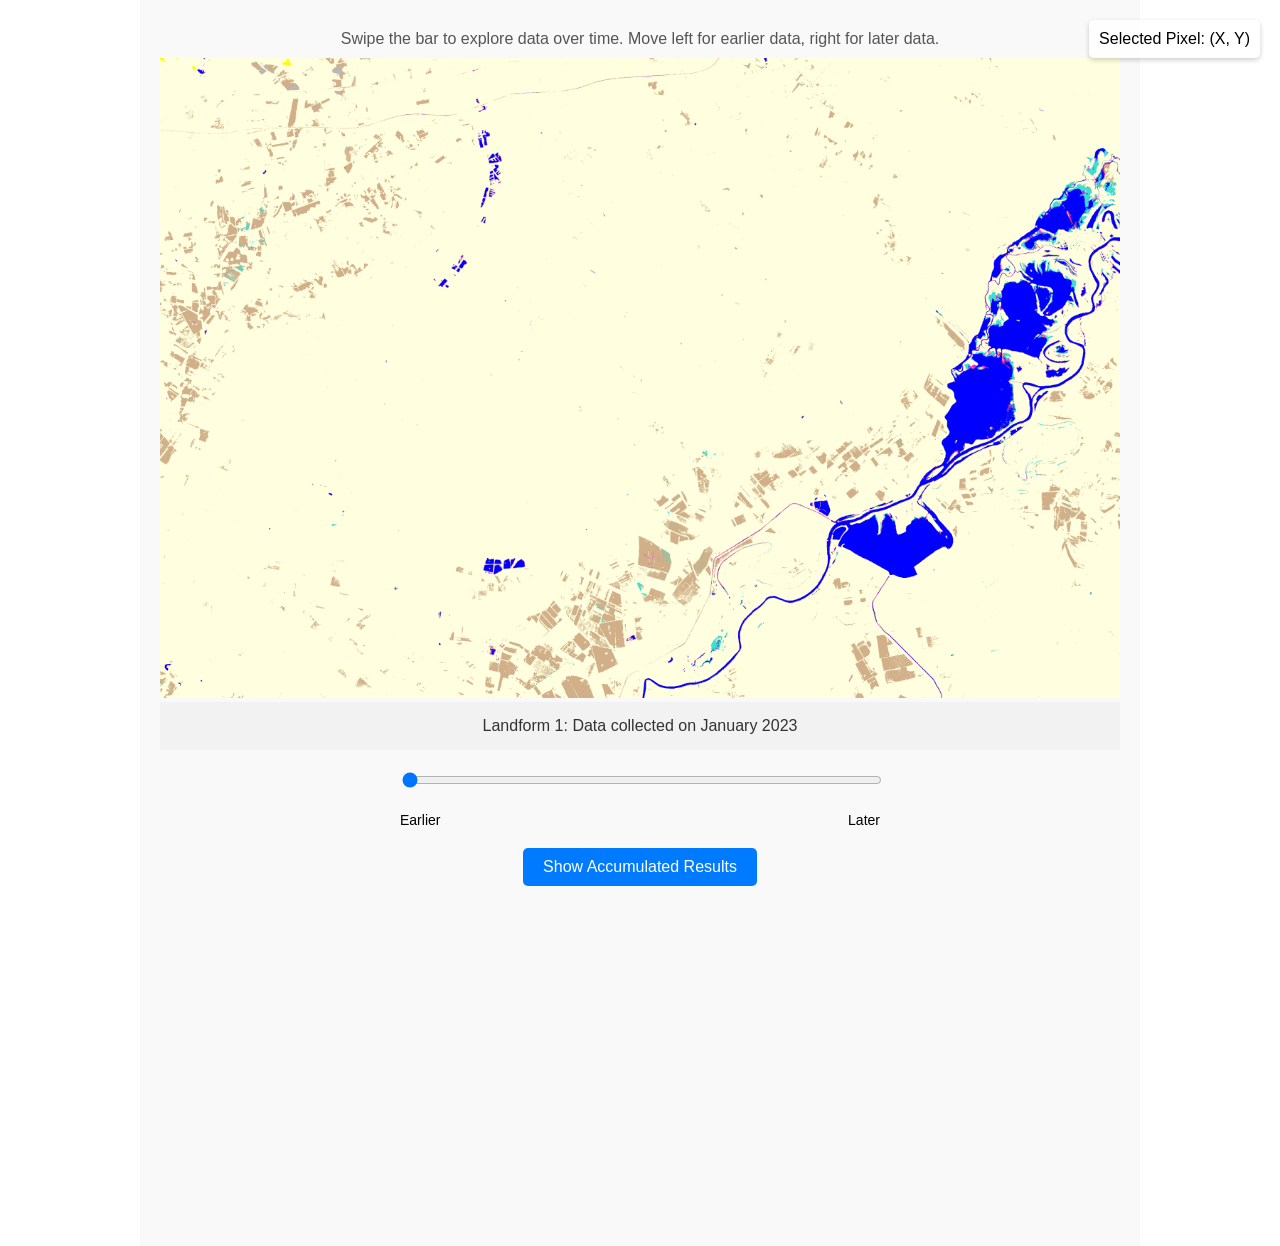
==== timeseries_with_interaction.html @ 6fd4c8dd "the website" ====
<!DOCTYPE html>
<html lang="en">
<head>
  <meta charset="UTF-8">
  <meta name="viewport" content="width=device-width, initial-scale=1.0">
  <title>Smooth Image Slider with Accumulated Results</title>
  <style>
    * { box-sizing: border-box; }
    body { font-family: Arial, sans-serif; margin: 0; padding: 0; display: flex; justify-content: center; flex-direction: column; align-items: center; }

    section {
      padding: 20px;
      background-color: #f9f9f9;
      text-align: center;
      max-width: 1000px; /* Limit section width */
    }

    .slider-container { position: relative; max-width: 1000px; margin: auto; }
    .slides { display: none; position: relative; }
    img { width: 100%; height: auto; }

    /* Caption container */
    .caption-container {
      background-color: #f2f2f2;
      padding: 15px;
      font-size: 16px;
      color: #333;
    }

    /* Style for the input slider */
    .slider {
      width: 50%; /* Set to 50% of the page width */
      margin: 20px auto;
      position: relative;
    }

    .slider input[type="range"] {
      width: 100%; /* Make sure the slider itself takes up full width of the slider container */
    }

    /* Style for the slider labels */
    .slider-labels {
      display: flex;
      justify-content: space-between;
      width: 50%; /* Match the width of the slider */
      margin: 10px auto 0;
      font-size: 14px;
    }

    .instructions {
      text-align: center;
      margin: 10px 0;
      font-size: 16px;
      color: #555;
    }

    .accumulate-button {
      margin: 20px auto;
      padding: 10px 20px;
      font-size: 16px;
      cursor: pointer;
      background-color: #007BFF;
      color: white;
      border: none;
      border-radius: 5px;
    }

    .accumulate-button:hover {
      background-color: #0056b3;
    }

    /* Centering the chart */
    .chart-container {
      display: flex;
      justify-content: center;
      margin-top: 20px; /* Space above the chart */
    }

    canvas {
      width: 50%; /* Take up half of the page width */
      max-width: 600px; /* Maximum width of the canvas */
      height: 300px; /* Fixed height */
    }

    /* Output coordinates */
    #output {
      position: absolute;
      top: 20px;
      right: 20px;
      background-color: rgba(255, 255, 255, 0.8);
      padding: 10px;
      border-radius: 5px;
      box-shadow: 0 2px 5px rgba(0, 0, 0, 0.2);
    }
  </style>
</head>
<body>

<section>
  <div class="instructions">
    Swipe the bar to explore data over time. Move left for earlier data, right for later data.
  </div>

  <div class="slider-container">
    <!-- Slide 1 -->
    <div class="slides">
      <img src="images_full_BNPI/BNPI_20220208_RUPNet_first.png" alt="Landform 1">
      <div class="caption-container">Landform 1: Data collected on January 2023</div>
    </div>

    <!-- Slide 2 -->
    <div class="slides">
      <img src="images_full_BNPI/BNPI_20220325_RUPNet_first.png" alt="Landform 2">
      <div class="caption-container">Landform 2: Data collected on February 2023</div>
    </div>

    <!-- Slide 3 -->
    <div class="slides">
      <img src="images_full_BNPI/BNPI_20231125_RUPNet_first.png" alt="Landform 3">
      <div class="caption-container">Landform 3: Data collected on March 2023</div>
    </div>

    <!-- Accumulated Results Slide -->
    <div class="slides" id="accumulatedSlide">
      <img src="images_full_BNPI/BNPI_20240129_RUPNet_blended_output.png" alt="Accumulated Results">
      <div class="caption-container">Accumulated Results: Combined data from all months</div>
    </div>
  </div>

  <!-- Range input slider for controlling the slides -->
  <div class="slider">
    <input type="range" min="1" max="100" value="1" class="slider-input" id="imageSlider" step="1">
  </div>

  <!-- Time labels for slider direction -->
  <div class="slider-labels">
    <span>Earlier</span>
    <span>Later</span>
  </div>

  <!-- Accumulate Results Button -->
  <button class="accumulate-button" id="accumulateButton">Show Accumulated Results</button>

  <!-- Output for pixel coordinates -->
  <div id="output">Selected Pixel: (X, Y)</div>

  <!-- Chart container -->
  <div class="chart-container">
    <canvas id="myChart"></canvas>
  </div>
</section>

<script src="https://cdn.jsdelivr.net/npm/chart.js"></script>
<script>
  // Initial slide index and number of slides
  const totalSlides = document.getElementsByClassName("slides").length;
  let selectedX = null;
  let selectedY = null;
  let chartInstance;

  // Show the corresponding slide based on index
  function showSlides(n) {
    let slides = document.getElementsByClassName("slides");
    for (let i = 0; i < slides.length; i++) {
      slides[i].style.display = "none"; // Hide all slides
    }
    slides[n - 1].style.display = "block"; // Show the corresponding slide
  }

  // Initialize slider
  const sliderInput = document.getElementById("imageSlider");

  // Function to map slider value to slide number (e.g., slider value 1-100 mapped to totalSlides)
  function mapSliderValue(sliderValue) {
    const step = 100 / (totalSlides - 1); // Step size for each slide based on the slider's range
    return Math.ceil(sliderValue / step); // Calculate slide index based on slider value
  }

  // Event listener for when the slider is moved
  sliderInput.addEventListener("input", function() {
    const slideIndex = mapSliderValue(parseInt(sliderInput.value));
    showSlides(slideIndex);
  });

  // Show the accumulated results slide when the button is clicked
  document.getElementById("accumulateButton").addEventListener("click", function() {
    showSlides(totalSlides); // Show the last slide (accumulated results)
  });

  // Function to process selected pixel and generate the chart
  function processPixel(row, column) {
    // Replace this with your actual logic to get pixel values from a binary matrix
    // Simulating pixel data for demonstration
    const pixelValues = Array.from({ length: 100 }, () => Math.round(Math.random()));

    // Update output coordinates
    document.getElementById("output").innerText = `Selected Pixel: (${row}, ${column})`;

    // Count occurrences of ones (1s)
    const onesCount = pixelValues.reduce((a, b) => a + (b === 1 ? 1 : 0), 0); // Count of 1s

    // Chart configuration
    if (chartInstance) {
      chartInstance.destroy(); // Destroy the previous chart instance if it exists
    }

    const ctx = document.getElementById('myChart').getContext('2d');
    chartInstance = new Chart(ctx, {
      type: 'line',
      data: {
        labels: Array.from({ length: pixelValues.length }, (_, i) => i), // X-axis labels (0 to pixelValues.length)
        datasets: [{
          label: `Pixel (${row}, ${column})`,
          data: pixelValues,
          fill: false,
          borderColor: 'rgba(75, 192, 192, 1)',
          tension: 0.1
        }]
      },
      options: {
        scales: {
          x: { title: { display: true, text: 'Index' } },
          y: { title: { display: true, text: 'Count of 1s' } }
        }
      }
    });
  }

  // Add event listener to images to select pixel on click
  const slides = document.getElementsByClassName("slides");
  for (let i = 0; i < slides.length; i++) {
    slides[i].addEventListener("click", function() {
      // Update selected coordinates based on click location
      const rect = this.getElementsByTagName('img')[0].getBoundingClientRect();
      const x = Math.floor((event.clientX - rect.left) / (rect.width / 1500)); // Normalizing to 0-100 for demonstration
      const y = Math.floor((event.clientY - rect.top) / (rect.height / 100));

      selectedX = x;
      selectedY = y;

      processPixel(selectedY, selectedX); // Pass selected pixel to process function
    });
  }

  // Show the first slide initially
  showSlides(1);
</script>

</body>
</html>
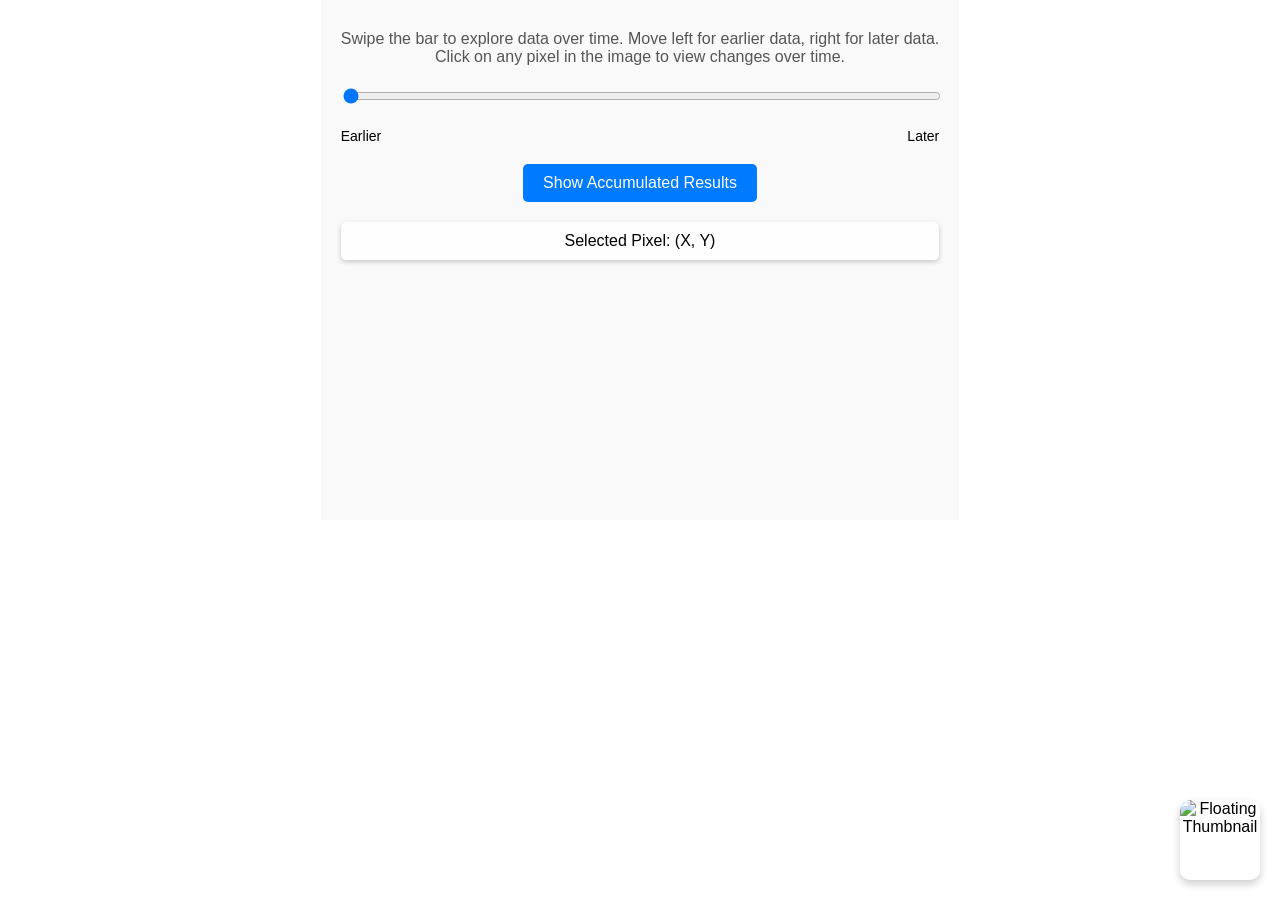
==== commit 95088fbb: "GT_done" ====
--- a/timeseries_with_interaction.html
+++ b/timeseries_with_interaction.html
@@ -8,54 +8,60 @@
     * { box-sizing: border-box; }
     body { font-family: Arial, sans-serif; margin: 0; padding: 0; display: flex; justify-content: center; flex-direction: column; align-items: center; }
 
-    section {
+    .custom-section {
       padding: 20px;
       background-color: #f9f9f9;
       text-align: center;
-      max-width: 1000px; /* Limit section width */
-    }
-
-    .slider-container { position: relative; max-width: 1000px; margin: auto; }
-    .slides { display: none; position: relative; }
-    img { width: 100%; height: auto; }
-
-    /* Caption container */
-    .caption-container {
+      max-width: 1080px;
+    }
+
+    .custom-slider-container { position: relative; max-width: 1080px; margin: auto; }
+    .custom-slides { display: none; position: relative; }
+    .custom-img {
+      width: 100%;
+      height: auto;
+    }
+
+    .custom-caption-container {
       background-color: #f2f2f2;
       padding: 15px;
       font-size: 16px;
       color: #333;
     }
 
-    /* Style for the input slider */
-    .slider {
-      width: 50%; /* Set to 50% of the page width */
+    .custom-slider {
+      width: 100%;
       margin: 20px auto;
       position: relative;
     }
 
-    .slider input[type="range"] {
-      width: 100%; /* Make sure the slider itself takes up full width of the slider container */
-    }
-
-    /* Style for the slider labels */
-    .slider-labels {
+    .custom-slider input[type="range"] {
+      width: 100%;
+    }
+
+    .custom-slider-labels {
       display: flex;
       justify-content: space-between;
-      width: 50%; /* Match the width of the slider */
+      width: 100%;
       margin: 10px auto 0;
       font-size: 14px;
     }
 
-    .instructions {
+    .custom-instructions {
       text-align: center;
       margin: 10px 0;
       font-size: 16px;
       color: #555;
     }
 
-    .accumulate-button {
+    .custom-button-container {
+      display: flex;
+      justify-content: center;
+      gap: 10px;
       margin: 20px auto;
+    }
+
+    .custom-accumulate-button {
       padding: 10px 20px;
       font-size: 16px;
       cursor: pointer;
@@ -65,150 +71,193 @@
       border-radius: 5px;
     }
 
-    .accumulate-button:hover {
+    .custom-accumulate-button:hover {
       background-color: #0056b3;
     }
 
-    /* Centering the chart */
-    .chart-container {
+    .custom-chart-container {
       display: flex;
       justify-content: center;
-      margin-top: 20px; /* Space above the chart */
-    }
-
-    canvas {
-      width: 50%; /* Take up half of the page width */
-      max-width: 600px; /* Maximum width of the canvas */
-      height: 300px; /* Fixed height */
-    }
-
-    /* Output coordinates */
-    #output {
-      position: absolute;
-      top: 20px;
-      right: 20px;
+      margin-top: 20px;
+    }
+
+    .custom-canvas {
+      width: 50%;
+      max-width: 1060px;
+      height: 100px;
+      max-height: 250px;
+    }
+
+    #custom-output {
       background-color: rgba(255, 255, 255, 0.8);
       padding: 10px;
       border-radius: 5px;
       box-shadow: 0 2px 5px rgba(0, 0, 0, 0.2);
+      margin-top: 10px;
+    }
+
+        /* Position the floating image in the bottom right */
+    .floating-image {
+      position: fixed;
+      bottom: 20px;
+      right: 20px;
+      width: 80px; /* Thumbnail size */
+      height: 80px;
+      cursor: pointer;
+      transition: width 0.3s, height 0.3s;
+      border-radius: 10px;
+      overflow: hidden;
+      box-shadow: 0px 4px 8px rgba(0, 0, 0, 0.2);
+    }
+
+    /* Expanded image on hover */
+    .floating-image:hover {
+      width: 250px; /* Expanded size */
+      height: 250px;
+    }
+
+    /* Styling for the image inside */
+    .floating-image img {
+      width: 100%;
+      height: 100%;
+      object-fit: cover;
+      border-radius: 10px;
     }
   </style>
 </head>
 <body>
 
-<section>
-  <div class="instructions">
-    Swipe the bar to explore data over time. Move left for earlier data, right for later data.
-  </div>
-
-  <div class="slider-container">
-    <!-- Slide 1 -->
-    <div class="slides">
-      <img src="images_full_BNPI/BNPI_20220208_RUPNet_first.png" alt="Landform 1">
-      <div class="caption-container">Landform 1: Data collected on January 2023</div>
+<section class="custom-section">
+  <div class="custom-instructions">
+    Swipe the bar to explore data over time. Move left for earlier data, right for later data.<br>
+    Click on any pixel in the image to view changes over time.
+  </div>
+
+  <div class="custom-slider-container">
+    <div class="custom-slides">
+      <img src="images_full_BNPI/BNPI_20220208_RUPNet_first.png" alt="Landform 1" class="custom-img">
+      <div class="custom-caption-container">Landform 1: Data collected on January 2023</div>
     </div>
 
-    <!-- Slide 2 -->
-    <div class="slides">
-      <img src="images_full_BNPI/BNPI_20220325_RUPNet_first.png" alt="Landform 2">
-      <div class="caption-container">Landform 2: Data collected on February 2023</div>
+    <div class="custom-slides">
+      <img src="images_full_BNPI/BNPI_20220325_RUPNet_first.png" alt="Landform 2" class="custom-img">
+      <div class="custom-caption-container">Landform 2: Data collected on February 2023</div>
     </div>
 
-    <!-- Slide 3 -->
-    <div class="slides">
-      <img src="images_full_BNPI/BNPI_20231125_RUPNet_first.png" alt="Landform 3">
-      <div class="caption-container">Landform 3: Data collected on March 2023</div>
+    <div class="custom-slides">
+      <img src="images_full_BNPI/BNPI_20231125_RUPNet_first.png" alt="Landform 3" class="custom-img">
+      <div class="custom-caption-container">Landform 3: Data collected on March 2023</div>
     </div>
 
-    <!-- Accumulated Results Slide -->
-    <div class="slides" id="accumulatedSlide">
-      <img src="images_full_BNPI/BNPI_20240129_RUPNet_blended_output.png" alt="Accumulated Results">
-      <div class="caption-container">Accumulated Results: Combined data from all months</div>
+    <div class="custom-slides" id="custom-accumulatedSlide">
+      <img src="images_full_BNPI/BNPI_20240129_RUPNet_blended_output.png" alt="Accumulated Results" class="custom-img">
+      <div class="custom-caption-container">Accumulated Results: Combined data from all months</div>
     </div>
   </div>
 
-  <!-- Range input slider for controlling the slides -->
-  <div class="slider">
-    <input type="range" min="1" max="100" value="1" class="slider-input" id="imageSlider" step="1">
-  </div>
-
-  <!-- Time labels for slider direction -->
-  <div class="slider-labels">
+  <div class="custom-slider">
+    <input type="range" min="1" max="100" value="1" class="custom-slider-input" id="custom-imageSlider" step="1">
+  </div>
+
+  <div class="custom-slider-labels">
     <span>Earlier</span>
     <span>Later</span>
   </div>
 
-  <!-- Accumulate Results Button -->
-  <button class="accumulate-button" id="accumulateButton">Show Accumulated Results</button>
-
-  <!-- Output for pixel coordinates -->
-  <div id="output">Selected Pixel: (X, Y)</div>
-
-  <!-- Chart container -->
-  <div class="chart-container">
-    <canvas id="myChart"></canvas>
-  </div>
+  <div class="custom-button-container">
+    <button class="custom-accumulate-button" id="custom-accumulateButton">Show Accumulated Results</button>
+  </div>
+
+  <div id="custom-output">Selected Pixel: (X, Y)</div>
+
+  <div class="custom-chart-container">
+    <canvas id="custom-myChart" class="custom-canvas"></canvas>
+  </div>
+
+  <div class="custom-chart-container">
+    <canvas id="custom-myChartVegetation" class="custom-canvas"></canvas>
+  </div>
+
+  <div class="floating-image">
+    <img src="classes_indexs.png" alt="Floating Thumbnail">
+  </div>
+
 </section>
 
 <script src="https://cdn.jsdelivr.net/npm/chart.js"></script>
 <script>
-  // Initial slide index and number of slides
-  const totalSlides = document.getElementsByClassName("slides").length;
-  let selectedX = null;
-  let selectedY = null;
-  let chartInstance;
-
-  // Show the corresponding slide based on index
-  function showSlides(n) {
-    let slides = document.getElementsByClassName("slides");
+  const customTotalSlides = document.getElementsByClassName("custom-slides").length;
+  let customSelectedX = null;
+  let customSelectedY = null;
+  let customChartInstance, customChartInstanceVegetation;
+  let customBinaryMatrix, customBinaryMatrixVegetation;
+
+  // Fetch the binary matrix from the JSON file
+  fetch('binary_matrix_water.json')
+  .then(response => response.json())
+  .then(data => {
+    customBinaryMatrix = data; // Store the fetched data
+  })
+  .catch(error => console.error('Error fetching the binary matrix:', error));
+
+  // Fetch the binary matrix for vegetation from the JSON file
+  fetch('binary_matrix_vegetation.json')
+  .then(response => response.json())
+  .then(data => {
+    customBinaryMatrixVegetation = data; // Store the fetched data for vegetation
+  })
+  .catch(error => console.error('Error fetching the binary matrix for vegetation:', error));
+
+
+
+  function customShowSlides(n) {
+    let slides = document.getElementsByClassName("custom-slides");
     for (let i = 0; i < slides.length; i++) {
-      slides[i].style.display = "none"; // Hide all slides
-    }
-    slides[n - 1].style.display = "block"; // Show the corresponding slide
-  }
-
-  // Initialize slider
-  const sliderInput = document.getElementById("imageSlider");
-
-  // Function to map slider value to slide number (e.g., slider value 1-100 mapped to totalSlides)
-  function mapSliderValue(sliderValue) {
-    const step = 100 / (totalSlides - 1); // Step size for each slide based on the slider's range
-    return Math.ceil(sliderValue / step); // Calculate slide index based on slider value
-  }
-
-  // Event listener for when the slider is moved
-  sliderInput.addEventListener("input", function() {
-    const slideIndex = mapSliderValue(parseInt(sliderInput.value));
-    showSlides(slideIndex);
+      slides[i].style.display = "none";
+    }
+    slides[n - 1].style.display = "block";
+  }
+
+  const customSliderInput = document.getElementById("custom-imageSlider");
+
+  function customMapSliderValue(sliderValue) {
+    const step = 100 / (customTotalSlides - 1);
+    return Math.ceil(sliderValue / step);
+  }
+
+  customSliderInput.addEventListener("input", function() {
+    const slideIndex = customMapSliderValue(parseInt(customSliderInput.value));
+    customShowSlides(slideIndex);
   });
 
-  // Show the accumulated results slide when the button is clicked
-  document.getElementById("accumulateButton").addEventListener("click", function() {
-    showSlides(totalSlides); // Show the last slide (accumulated results)
+  document.getElementById("custom-accumulateButton").addEventListener("click", function() {
+    customShowSlides(customTotalSlides);
   });
 
-  // Function to process selected pixel and generate the chart
-  function processPixel(row, column) {
-    // Replace this with your actual logic to get pixel values from a binary matrix
-    // Simulating pixel data for demonstration
-    const pixelValues = Array.from({ length: 100 }, () => Math.round(Math.random()));
-
-    // Update output coordinates
-    document.getElementById("output").innerText = `Selected Pixel: (${row}, ${column})`;
-
-    // Count occurrences of ones (1s)
-    const onesCount = pixelValues.reduce((a, b) => a + (b === 1 ? 1 : 0), 0); // Count of 1s
-
-    // Chart configuration
-    if (chartInstance) {
-      chartInstance.destroy(); // Destroy the previous chart instance if it exists
-    }
-
-    const ctx = document.getElementById('myChart').getContext('2d');
-    chartInstance = new Chart(ctx, {
+  function customGenerateTimeLabels() {
+    const labels = [];
+    const startDate = new Date(2015, 0); // January 2015
+    for (let i = 0; i < 100; i++) {
+      labels.push(startDate.toLocaleDateString('en', { year: 'numeric', month: 'short' }));
+      startDate.setMonth(startDate.getMonth() + 1);
+    }
+    return labels;
+  }
+
+  function customProcessPixel(row, column) {
+    const pixelValues = customBinaryMatrix[row][column];
+
+    document.getElementById("custom-output").innerText = `Selected Pixel: (${row}, ${column})`;
+
+    if (customChartInstance) {
+      customChartInstance.destroy();
+    }
+
+    const ctx = document.getElementById('custom-myChart').getContext('2d');
+    customChartInstance = new Chart(ctx, {
       type: 'line',
       data: {
-        labels: Array.from({ length: pixelValues.length }, (_, i) => i), // X-axis labels (0 to pixelValues.length)
+        labels:  customGenerateTimeLabels(),
         datasets: [{
           label: `Pixel (${row}, ${column})`,
           data: pixelValues,
@@ -219,30 +268,56 @@
       },
       options: {
         scales: {
-          x: { title: { display: true, text: 'Index' } },
-          y: { title: { display: true, text: 'Count of 1s' } }
+          x: { title: { display: true, text: 'Time' } },
+          y: { title: { display: true, text: 'Water Appearance' } }
         }
       }
     });
   }
 
-  // Add event listener to images to select pixel on click
-  const slides = document.getElementsByClassName("slides");
-  for (let i = 0; i < slides.length; i++) {
-    slides[i].addEventListener("click", function() {
-      // Update selected coordinates based on click location
-      const rect = this.getElementsByTagName('img')[0].getBoundingClientRect();
-      const x = Math.floor((event.clientX - rect.left) / (rect.width / 1500)); // Normalizing to 0-100 for demonstration
-      const y = Math.floor((event.clientY - rect.top) / (rect.height / 100));
-
-      selectedX = x;
-      selectedY = y;
-
-      processPixel(selectedY, selectedX); // Pass selected pixel to process function
+  function customProcessPixelVegetation(row, column) {
+    const pixelValues = customBinaryMatrixVegetation[row][column];
+
+    document.getElementById("custom-output").innerText = `Selected Pixel: (${row}, ${column}) `;
+
+    if (customChartInstanceVegetation) {
+      customChartInstanceVegetation.destroy();
+    }
+
+    const ctxVegetation = document.getElementById('custom-myChartVegetation').getContext('2d');
+    customChartInstanceVegetation = new Chart(ctxVegetation, {
+      type: 'line',
+      data: {
+        labels:  customGenerateTimeLabels(),
+        datasets: [{
+          label: `Pixel (${row}, ${column})`,
+          data: pixelValues,
+          fill: false,
+          borderColor: 'rgba(255, 99, 132, 1)',
+          tension: 0.1
+        }]
+      },
+      options: {
+        scales: {
+          x: { title: { display: true, text: 'Time' } },
+          y: { title: { display: true, text: 'Vegetation Appearance' } }
+        }
+      }
     });
   }
 
-  // Show the first slide initially
+
+  const slides = document.getElementsByClassName("custom-slides");
+  for (const slide of slides) {
+    slide.addEventListener("click", function(e) {
+      const rect = slide.getBoundingClientRect();
+      selectedX = Math.floor(e.clientX - rect.left);
+      selectedY = Math.floor(e.clientY - rect.top);
+      customProcessPixel(selectedX, selectedY);
+      customProcessPixelVegetation(selectedX, selectedY);
+    });
+  }
+
   showSlides(1);
 </script>
 
